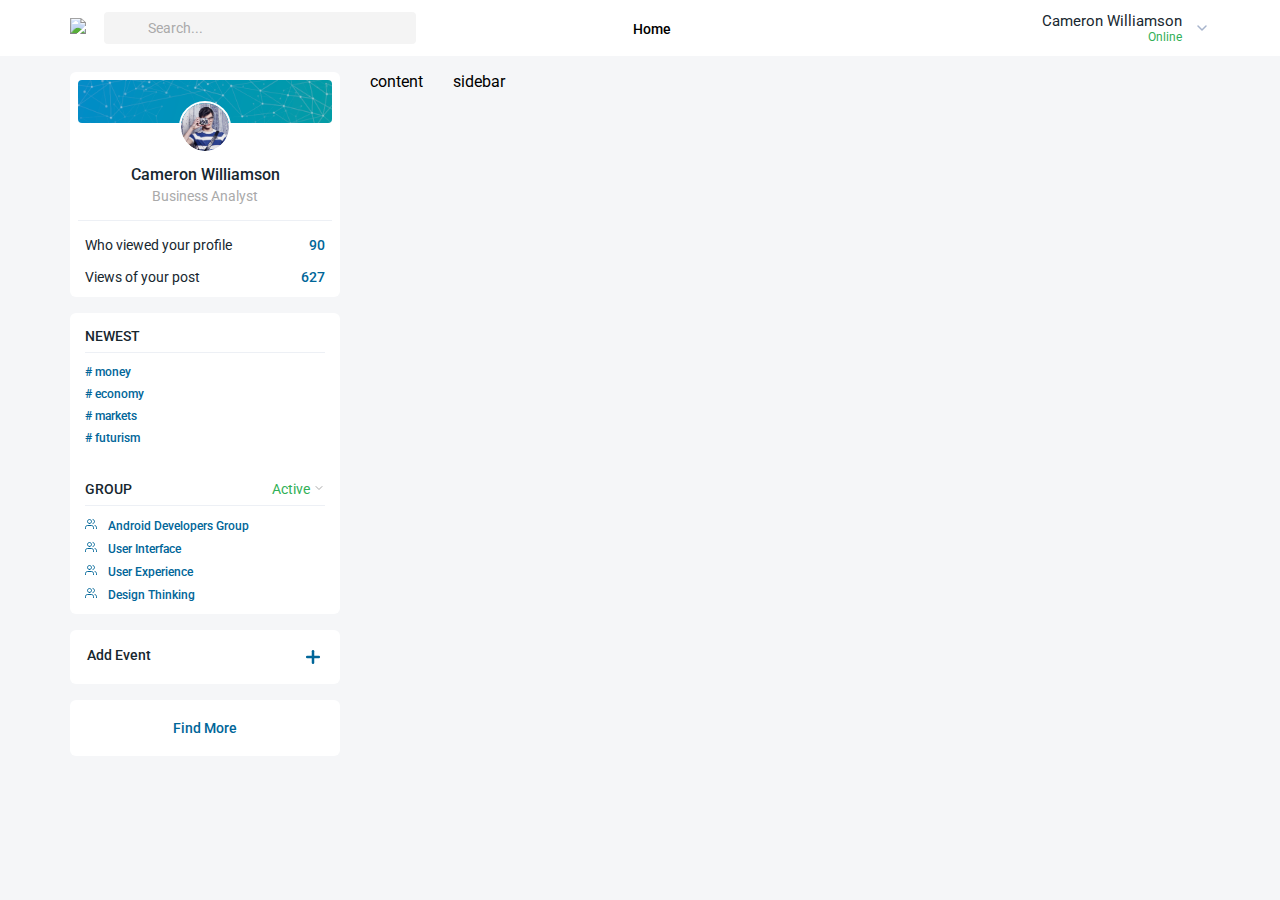
==== linkedin/index.html @ 82cbb6e9 "linkedin design upload" ====
<!DOCTYPE html>
<html lang="en">
<head>
    <meta charset="UTF-8">
    <script src="https://kit.fontawesome.com/701f1c8a3d.js" crossorigin="anonymous"></script>
    <meta name="viewport" content="width=device-width, initial-scale=1.0">
    <link rel="stylesheet" href="./style.css">
    <title>Document</title>
</head>
<body>

    <nav>
        <div class="frame">
            <a href="/"><img src="./assets/linkedin-header.svg"></a>
            <div class="search">
                <i class="fa-solid fa-magnifying-glass" style="color: #212936;"></i>
                <input type="text" placeholder="Search...">
            </div>
            <div class="menu">
                <ul>
                    <li>
                        <i class="fa-solid fa-house fa-xl" style="color: #000000;"></i>
                        <span style="color: #000000; font-size: 14px; font-weight: 500; margin-left: 5px;">Home</span>
                    </li>
                    <li>
                        <i class="fa-regular fa-user fa-lg" style="color: #000000;"></i>
                    </li>
                    <li>
                        <i class="fa-solid fa-briefcase fa-lg" style="color: #000000;"></i>
                    </li>
                    <li>
                        <i class="fa-regular fa-message fa-lg" style="color: #000000;"></i>
                    </li>
                    <li>
                        <i class="fa-regular fa-bell fa-lg" style="color: #000000;"></i>
                    </li>
                    <li>
                        <i class="fa-solid fa-table-cells fa-lg" style="color: #000000;"></i>
                    </li>
                </ul>
            </div>
            <div class="user">
                <span class="user-info">
                    <h3>Cameron Williamson</h2>
                    <p>Online</p>
                </span>
                <img src="./assets/profilepicture.svg"alt="">
                <img src="./assets/arrow.svg" style="margin-left: 6px;" alt="">
            </div>
        </div>
    </nav>

    <main>
        <div class="container">
            <div class="sidebar">
                <div class="profile-widget">
                    <div class="user">
                        <img class="cover" src="./assets/profilewidget.svg" alt="">
                        <div class="avatar"> 
                            <img src="./assets/profilepicture2.svg" alt=""> 
                        </div>
                        <h3>Cameron Williamson</h3>
                        <p>Business Analyst</p> 
                    </div>
                    <ul class="views">
                        <li class="view-stats">
                            Who viewed your profile
                            <span class="value">90</span>
                        </li>
                        <li class="view-stats">
                            Views of your post
                            <span class="value">627</span>
                        </li>
                    </ul>
                </div>
                <div class="trends-widget">
                    <div class="trend-container">
                        <h2 class="newest">
                            <span>NEWEST</span>
                            <ul>
                                <li># money</li>
                                <li># economy</li>
                                <li># markets</li>
                                <li># futurism</li>
                            </ul>
                        </h2>
                        <div class="group">
                            <h2  class="group-title">
                                GROUP
                                <div class="dropdown">
                                    <a href="#">
                                        Active <img src="./assets/arrow-down.svg" alt="">
                                    </a>
                                </div>
                            </h2>
                            <ul>
                                <li>
                                    <img src="./assets/user-vector.svg" alt="">
                                    Android Developers Group
                                </li>
                                <li>
                                    <img src="./assets/user-vector.svg" alt="">
                                    User Interface 
                                </li>
                                <li>
                                    <img src="./assets/user-vector.svg" alt="">
                                    User Experience
                                </li>
                                <li>
                                    <img src="./assets/user-vector.svg" alt="">
                                    Design Thinking
                                </li>
                            </ul>
                        </div>
                    </div>
                </div>
                <div class="add-event-widget">
                    <h2>
                        <span>Add Event</span>
                        <img src="./assets/plus-1.svg" alt="">
                    </h2>
                </div>
                <div class="find-more-widget">
                    <h2>Find More</h2>
                </div>
            </div>
            <div class="content">
                content
            </div>
            <div class="sidebar">
                sidebar
            </div>
        </div>
    </main>



</body>
</html>
---- linkedin/style.css ----
@import url("https://fonts.googleapis.com/css2?family=Roboto:wght@100;300;400;500;700;900&display=swap");
* {
  margin: 0;
  padding: 0;
  box-sizing: border-box;
  list-style: none;
  text-decoration: none;
  color: inherit;
  font-family: "Roboto", sans-serif;
}

html, body {
  height: 100%;
  background: #F5F6F8;
}

nav {
  background: #fff;
}

.frame {
  width: 1140px;
  margin: 0 auto;
  display: flex;
  align-items: center;
  padding: 12px 0;
}
.frame .search {
  position: relative;
  margin-left: 18px;
}
.frame .search i {
  position: absolute;
  top: 0;
  left: 0;
  height: 32px;
  width: 44px;
  display: flex;
  align-items: center;
  justify-content: center;
}
.frame .search input {
  height: 32px;
  width: 312px;
  background: rgba(222, 222, 222, 0.32);
  border-radius: 4px;
  border: none;
  font-size: 14px;
  padding: 0 15px 0 44px;
}
.frame .search input::-moz-placeholder {
  color: #AAAAAA;
}
.frame .search input::placeholder {
  color: #AAAAAA;
}
.frame .menu {
  margin: 0 auto;
}
.frame .menu ul {
  display: flex;
}
.frame .menu ul li {
  margin: 0 16px;
}
.frame .user {
  display: flex;
  align-items: center;
}
.frame .user .user-info {
  display: flex;
  flex-direction: column;
  text-align: right;
  margin-right: 6px;
}
.frame .user .user-info h3 {
  color: #17272F;
  font-size: 15px;
  font-weight: 400;
}
.frame .user .user-info p {
  color: #31B057;
  font-size: 12px;
  font-weight: 400;
}

main {
  margin-top: 16px;
}
main .container {
  width: 1140px;
  margin: auto;
  display: flex;
}
main .container .content {
  margin: 0 30px;
}
main .container .sidebar {
  width: 270px;
  min-width: 270px;
}
main .container .sidebar .profile-widget {
  margin-bottom: 16px;
  height: 225px;
  border-radius: 6px;
  background: #fff;
  text-align: center;
}
main .container .sidebar .profile-widget .user {
  margin-bottom: 16px;
  padding-bottom: 16px;
  border-bottom: solid 1px #EDF0F5;
  display: inline-block;
}
main .container .sidebar .profile-widget .user .cover {
  margin-top: 8px;
}
main .container .sidebar .profile-widget .user .avatar {
  text-align: center;
}
main .container .sidebar .profile-widget .user .avatar img {
  width: 52px;
  height: 52px;
  margin-top: -26px;
  border: 2px solid #fff;
  border-radius: 50%;
}
main .container .sidebar .profile-widget .user h3 {
  color: #17272F;
  font-size: 16px;
  font-weight: 500;
  margin-top: 8px;
  margin-bottom: 4px;
}
main .container .sidebar .profile-widget .user p {
  color: #AAA;
  font-size: 14px;
  font-weight: 400;
}
main .container .sidebar .profile-widget .views .view-stats {
  display: flex;
  justify-content: space-between;
  margin: 0 15px;
  color: #17272F;
  font-size: 14px;
  font-weight: 400;
}
main .container .sidebar .profile-widget .views .view-stats:not(:last-child) {
  margin-bottom: 16px;
}
main .container .sidebar .profile-widget .views .view-stats span {
  color: #069;
  font-size: 14px;
  font-weight: 500;
}
main .container .sidebar .trends-widget {
  height: 301px;
  background: #fff;
  border-radius: 6px;
  margin-bottom: 16px;
}
main .container .sidebar .trends-widget .trend-container {
  padding: 15px;
}
main .container .sidebar .trends-widget .trend-container h2 {
  color: #17272F;
  font-size: 14px;
  font-weight: 500;
}
main .container .sidebar .trends-widget .trend-container ul li {
  color: #069;
  font-size: 12px;
  font-weight: 500;
  margin-bottom: 8px;
}
main .container .sidebar .trends-widget .trend-container ul li img {
  margin-right: 8px;
}
main .container .sidebar .trends-widget .newest {
  margin-bottom: 36px;
}
main .container .sidebar .trends-widget .newest span {
  border-bottom: 1px solid #EDF0F5;
  display: block;
  padding-bottom: 8px;
  margin-bottom: 12px;
}
main .container .sidebar .trends-widget .group .group-title {
  display: flex;
  justify-content: space-between;
  border-bottom: 1px solid #EDF0F5;
  padding-bottom: 8px;
  margin-bottom: 12px;
}
main .container .sidebar .trends-widget .group .group-title .dropdown a {
  color: #31B057;
  font-size: 14px;
  font-weight: 400;
}
main .container .sidebar .add-event-widget {
  width: 270px;
  background: #fff;
  border-radius: 6px;
  margin-bottom: 16px;
}
main .container .sidebar .add-event-widget h2 {
  color: #17272F;
  font-size: 14px;
  font-weight: 500;
  padding: 17px;
  display: flex;
  justify-content: space-between;
}
main .container .sidebar .find-more-widget {
  background: #fff;
  border-radius: 6px;
  display: flex;
  justify-content: center;
  align-items: center;
  width: 270px;
}
main .container .sidebar .find-more-widget h2 {
  color: #069;
  font-size: 14px;
  font-weight: 500;
  padding: 20px 0;
}/*# sourceMappingURL=style.css.map */
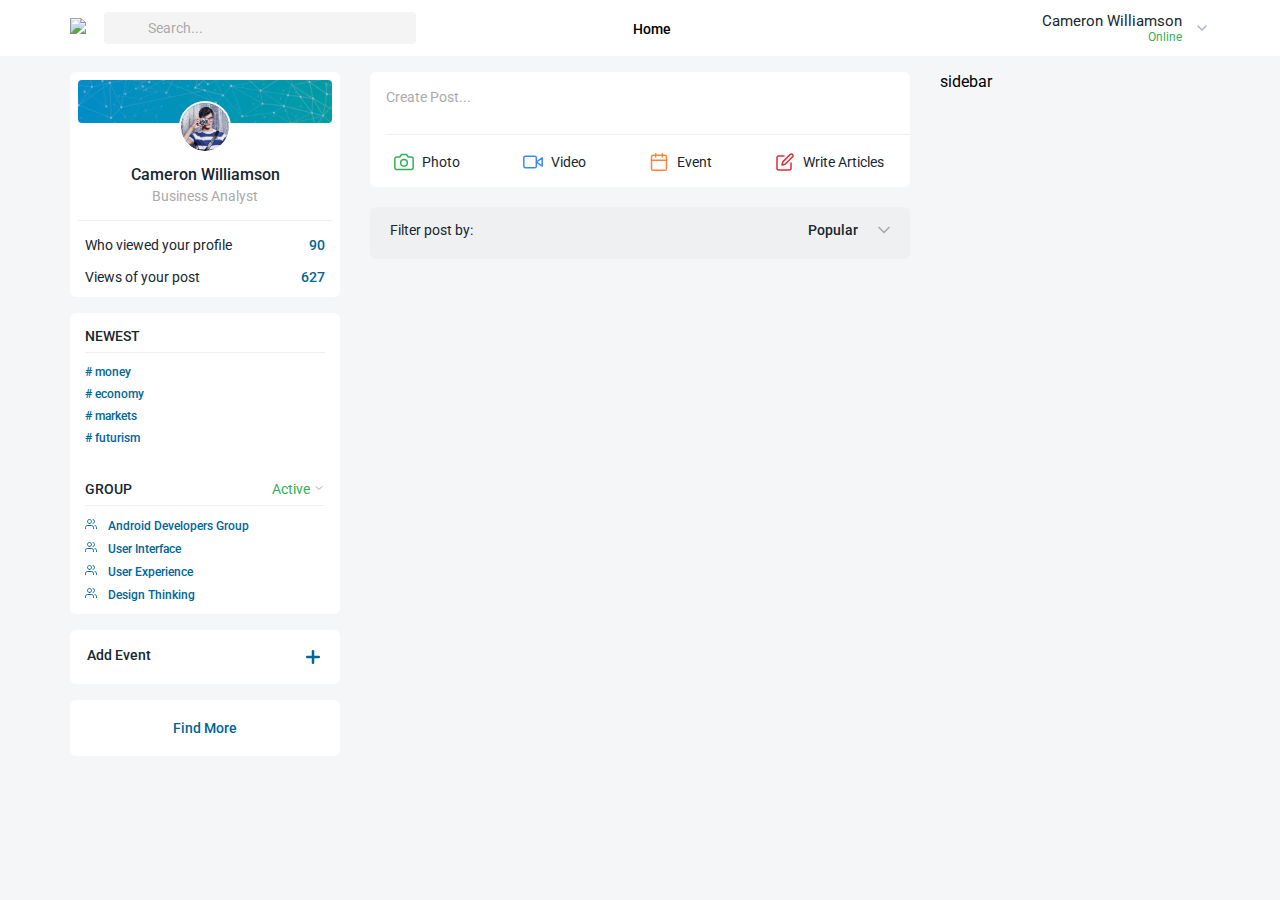
==== commit 6f9db8de: "linkedin design upload" ====
--- a/linkedin/index.html
+++ b/linkedin/index.html
@@ -125,7 +125,41 @@
                 </div>
             </div>
             <div class="content">
-                content
+                <div class="create-post-box">
+                    <div class="create-placeholder">
+                        <span>Create Post...</span>
+                    </div>
+                    <ul>
+                        <li>
+                            <img src="./assets/photo.svg" alt="">
+                            <span>Photo</span>
+                        </li>
+                        <li>
+                            <img src="./assets/video.svg" alt="">
+                            <span>Video</span>
+                        </li>
+                        <li>
+                            <img src="./assets/event.svg" alt="">
+                            <span>Event</span>
+                        </li>
+                        <li>
+                            <img src="./assets/articles.svg" alt="">
+                            <span>Write Articles</span>
+                        </li>
+                    </ul>
+                </div>
+                <div class="filter-post">
+                    <div class="filter-container">
+                        <h5>Filter post by:</h5>
+                        <a href="">
+                            <span>Popular</span>
+                            <img src="./assets/arrow-down.svg" alt="">
+                        </a>
+                    </div>
+                </div>
+                <div class="post">
+                     
+                </div>
             </div>
             <div class="sidebar">
                 sidebar
--- a/linkedin/style.css
+++ b/linkedin/style.css
@@ -224,4 +224,74 @@
   font-size: 14px;
   font-weight: 500;
   padding: 20px 0;
+}
+main .container .content .create-post-box {
+  width: 540px;
+  border-radius: 6px;
+  background: #FFF;
+  margin-bottom: 20px;
+}
+main .container .content .create-post-box .create-placeholder {
+  padding-left: 16px;
+}
+main .container .content .create-post-box .create-placeholder span {
+  border-bottom: 1px solid #EDF0F5;
+  padding-top: 17px;
+  margin-bottom: 17px;
+  padding-bottom: 29px;
+  color: #AAA;
+  font-size: 14px;
+  font-weight: 400;
+  display: block;
+}
+main .container .content .create-post-box ul {
+  display: flex;
+  padding-left: 24px;
+  padding-bottom: 15px;
+}
+main .container .content .create-post-box ul li {
+  color: #17272F;
+  font-size: 14px;
+  font-weight: 400;
+  display: flex;
+  align-items: center;
+  margin-right: 63px;
+}
+main .container .content .create-post-box ul li img {
+  margin-right: 8px;
+}
+main .container .content .create-post-box ul li:last-child {
+  margin-right: -63px;
+}
+main .container .content .filter-post {
+  height: 52px;
+  background: rgba(222, 222, 222, 0.24);
+  border-radius: 6px;
+  margin-bottom: 14px;
+}
+main .container .content .filter-post .filter-container {
+  padding: 13px 0;
+  display: flex;
+  justify-content: space-between;
+  align-items: center;
+}
+main .container .content .filter-post .filter-container h5 {
+  padding-left: 20px;
+  color: #17272F;
+  font-size: 14px;
+  font-weight: 400;
+}
+main .container .content .filter-post .filter-container a {
+  display: flex;
+  align-items: center;
+  color: #17272F;
+  font-size: 14px;
+  font-weight: 500;
+}
+main .container .content .filter-post .filter-container a img {
+  width: 20px;
+  height: 20px;
+  margin-left: 16px;
+  margin-right: 16px;
+  color: #AAAAAA;
 }/*# sourceMappingURL=style.css.map */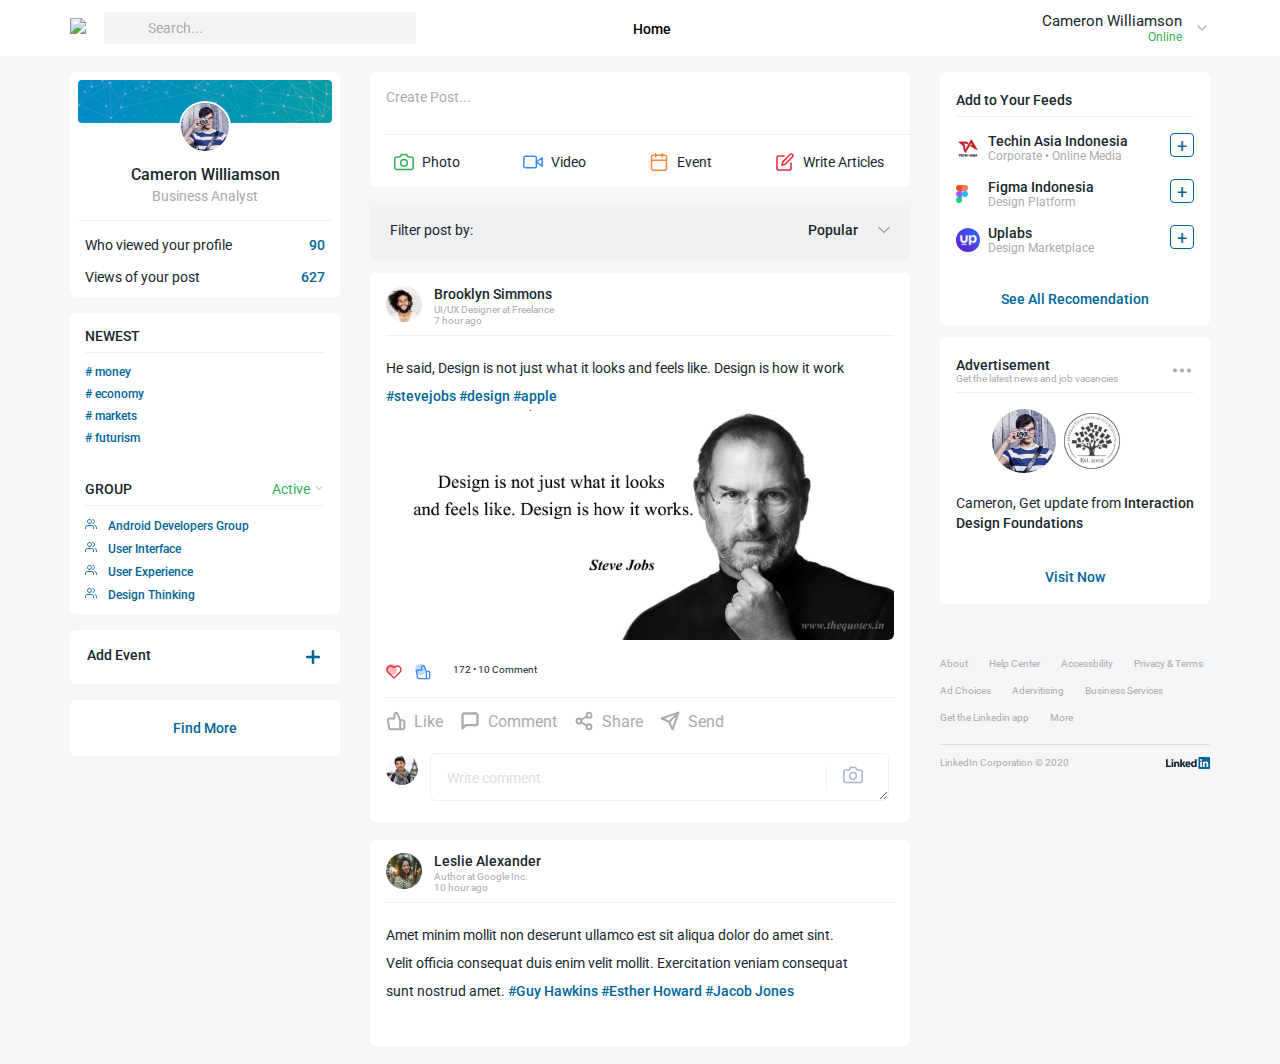
==== commit 025098e4: "linkedin-design complete" ====
--- a/linkedin/index.html
+++ b/linkedin/index.html
@@ -158,11 +158,166 @@
                     </div>
                 </div>
                 <div class="post">
-                     
+                    <div class="post-container">
+                        <div class="post-info">
+                            <div class="author">
+                                <img src="./assets/0864920f73a1963a9015537cae3da88e.png" alt="">
+                                <div class="author-info">
+                                    <h4>Brooklyn Simmons</h4>
+                                    <h5>UI/UX Designer at Freelance</h5>
+                                    <h5>7 hour ago</h5>
+                                </div>
+                            </div>
+                            <img src="/assets/threedots.svg" alt="">
+                        </div>
+                        <div class="post-content">
+                            <h4>
+                                He said, Design is not just what it looks and feels like. Design is how it work<br>
+                                <span>#stevejobs #design #apple</span>
+                            </h4>
+                            <img src="./assets/e6a886915c5cabe96e679156fa2eeb2a.jpeg" alt="">
+                        </div>
+                        <div class="post-interact">
+                            <div class="interact-info">
+                                <div class="interact-container">
+                                    <img src="./assets/heart.svg" alt="">
+                                    <img src="./assets/like.svg" alt="">
+                                </div>
+                                <h6>
+                                    172 • 10 Comment
+                                </h6>
+                            </div>
+                            <ul>
+                                <li>
+                                    <img src="./assets/like2.svg" alt="">
+                                    <span>Like</span>
+                                </li>
+                                <li>
+                                    <img src="./assets/comment.svg" alt="">
+                                    <span>Comment</span>
+                                </li>
+                                <li>
+                                    <img src="./assets/share.svg" alt="">
+                                    <span>Share</span>
+                                </li>
+                                <li>
+                                    <img src="./assets/send.svg" alt="">
+                                    <span>Send</span>
+                                </li>
+                            </ul>
+                        </div>
+                        <div class="post-comment">
+                            <img style="border-radius: 32px;" src="./assets/ea803d64cf555b58f3ecfc269d8dd873.png" alt="">
+                            <div class="text-area">
+                                <textarea name="" placeholder="Write comment" id="" cols="30" rows="10"></textarea>
+                                <a href="">
+                                    <img src="./assets/camera-2.svg" alt="">
+                                </a>
+                            </div>
+                        </div>
+                    </div>
+                </div>
+                <div class="post">
+                    <div class="post-container">
+                        <div class="post-info">
+                            <div class="author">
+                                <img src="./assets/591d3ed13bff1e0b58fe824ee0565a0f.png" alt="">
+                                <div class="author-info">
+                                    <h4>Leslie Alexander</h4>
+                                    <h5>Author at Google Inc.</h5>
+                                    <h5>10 hour ago</h5>
+                                </div>
+                            </div>
+                            <img src="/assets/threedots.svg" alt="">
+                        </div>
+                        <div class="post-content">
+                            <h4>
+                                Amet minim mollit non deserunt ullamco est sit aliqua dolor do amet sint.<br> 
+                                Velit officia consequat duis enim velit mollit. Exercitation veniam consequat<br>
+                                sunt nostrud amet.
+                                <span>#Guy Hawkins #Esther Howard #Jacob Jones</span>
+                            </h4>
+                        </div>
+                    </div>
                 </div>
             </div>
             <div class="sidebar">
-                sidebar
+                <div class="recommend-widget">
+                    <div class="recommend-container">
+                        <p>Add to Your Feeds</p>
+                        <ul>
+                            <li>
+                                <div class="feed-page">
+                                    <img style="width: 24px; height: 24px;" src="./assets/techin.svg">
+                                    <div class="page-detail">
+                                        <h5>Techin Asia Indonesia</h5>
+                                        <h6>Corporate • Online Media</h6>
+                                    </div>
+                                </div>
+                                <div class="plus">+</div>
+                            </li>
+                            <li>
+                                <div class="feed-page">
+                                    <img style="width: 12px; height: 18px; margin-right: 20px;" src="./assets/figma.svg">
+                                    <div class="page-detail">
+                                        <h5>Figma Indonesia</h5>
+                                        <h6>Design Platform</h6>
+                                    </div>
+                                </div>
+                                <div class="plus">+</div>
+                            </li>
+                            <li>
+                                <div class="feed-page">
+                                    <img style="width: 24px; height: 24px; margin-right: 8px;" src="./assets/uplabs.svg">
+                                    <div class="page-detail">
+                                        <h5>Uplabs</h5>
+                                        <h6>Design Marketplace</h6>
+                                    </div>
+                                </div>
+                                <div class="plus">+</div>
+                            </li>
+                        </ul>
+                        <h3>See All Recomendation</h3>
+                    </div>
+                </div>
+                <div class="ad-widget">
+                    <div class="ad-container">
+                        <div class="ad-header">
+                            <div class="header-text">
+                                <h4>Advertisement</h4>
+                                <h5>Get the latest news and job vacancies</h5>
+                            </div>
+                            <img src="./assets/threedots.svg" alt="">
+                        </div>
+                        <div class="ad-content">
+                            <div class="ad-imgs">
+                                <img style="width: 64px;" src="./assets/profile-picture.svg" alt="">
+                                <img style="width: 64px;" src="./assets/advertisement.svg" alt="">
+                            </div>
+                            <h3>Cameron, Get update from <span>Interaction 
+                                Design Foundations</span>
+                            </h3>
+                        </div>
+                        <h3 style="text-align: center;">Visit Now</h3>
+                    </div>
+                </div>
+                <div class="sitemap">
+                    <nav style="background: inherit;">
+                        <a>About</a>
+                        <a>Help Center</a>
+                        <a>Accessbility</a>
+                        <a style="margin-right: -21px;">Privacy & Terms</a>
+                        <a>Ad Choices</a>
+                        <a>Adervitising</a>
+                        <a>Business Services</a>
+                        <a style="margin-bottom: -16px;">Get the Linkedin app</a>
+                        <a style="margin-bottom: -16px;" >More</a>
+                    </nav>
+                    <div class="copyright">
+                        <h6>LinkedIn Corporation © 2020</h6>
+                        <img src="./assets/linkedin.svg" alt="">
+                    </div>
+                </div>
             </div>
         </div>
     </main>
--- a/linkedin/style.css
+++ b/linkedin/style.css
@@ -294,4 +294,289 @@
   margin-left: 16px;
   margin-right: 16px;
   color: #AAAAAA;
+}
+main .container .content .post {
+  border-radius: 6px;
+  background: #FFF;
+  margin-bottom: 18px;
+}
+main .container .content .post .post-container {
+  padding: 13px 16px 21px 16px;
+}
+main .container .content .post .post-container .post-info {
+  display: flex;
+  justify-content: space-between;
+  align-items: center;
+  border-bottom: 1px solid #EDF0F5;
+  padding-bottom: 9px;
+  margin-bottom: 18px;
+}
+main .container .content .post .post-container .post-info .author {
+  display: flex;
+}
+main .container .content .post .post-container .post-info .author img {
+  width: 36px;
+  height: 36px;
+  border-radius: 18px;
+  margin-right: 12px;
+}
+main .container .content .post .post-container .post-info .author .author-info h4 {
+  color: #17272F;
+  font-size: 14px;
+  font-weight: 500;
+  margin-bottom: 2px;
+}
+main .container .content .post .post-container .post-info .author .author-info h5 {
+  color: #AAA;
+  font-size: 10px;
+  font-weight: 400;
+}
+main .container .content .post .post-container .post-content {
+  margin-bottom: 20px;
+}
+main .container .content .post .post-container .post-content h4 {
+  color: #17272F;
+  font-size: 14px;
+  font-weight: 400;
+  line-height: 28px;
+}
+main .container .content .post .post-container .post-content h4 span {
+  color: #069;
+  font-size: 14px;
+  font-weight: 500;
+}
+main .container .content .post .post-container .post-content img {
+  width: 508px;
+  height: 230px;
+  border-radius: 6px;
+}
+main .container .content .post .post-container .post-interact {
+  margin-bottom: 22px;
+}
+main .container .content .post .post-container .post-interact .interact-info {
+  border-bottom: 1px solid #EDF0F5;
+  padding-bottom: 13px;
+  margin-bottom: 13px;
+  display: flex;
+}
+main .container .content .post .post-container .post-interact .interact-info .interact-container {
+  margin-right: 22px;
+}
+main .container .content .post .post-container .post-interact .interact-info .interact-container img:first-child {
+  margin-right: 9px;
+}
+main .container .content .post .post-container .post-interact .interact-info h6 {
+  color: #17272F;
+  font-size: 10px;
+  font-weight: 400;
+}
+main .container .content .post .post-container .post-interact ul {
+  display: flex;
+}
+main .container .content .post .post-container .post-interact ul li {
+  display: flex;
+  align-items: center;
+  margin-right: 17px;
+}
+main .container .content .post .post-container .post-interact ul li span {
+  color: #AAA;
+  font-size: 16px;
+  font-weight: 400;
+}
+main .container .content .post .post-container .post-interact ul li img {
+  margin-right: 8px;
+}
+main .container .content .post .post-container .post-comment {
+  display: flex;
+}
+main .container .content .post .post-container .post-comment img {
+  width: 32px;
+  height: 32px;
+  border-radius: 0px;
+  margin-right: 12px;
+}
+main .container .content .post .post-container .post-comment .text-area {
+  display: flex;
+  position: relative;
+  align-items: center;
+}
+main .container .content .post .post-container .post-comment .text-area a {
+  position: absolute;
+  border-left: 1px solid #EDF0F5;
+  right: 14px;
+  padding-left: 16px;
+}
+main .container .content .post .post-container .post-comment .text-area img {
+  width: 20px;
+  height: 20px;
+}
+main .container .content .post .post-container .post-comment .text-area textarea {
+  overflow: hidden;
+  width: 459px;
+  height: 48px;
+  border-radius: 6px;
+  border: 1px solid #EDF0F5;
+}
+main .container .content .post .post-container .post-comment .text-area textarea::-moz-placeholder {
+  padding: 16px 16px 16px;
+  color: #DEDEDE;
+  font-size: 14px;
+  font-weight: 400;
+}
+main .container .content .post .post-container .post-comment .text-area textarea::placeholder {
+  padding: 16px 16px 16px;
+  color: #DEDEDE;
+  font-size: 14px;
+  font-weight: 400;
+}
+main .container .sidebar:last-child {
+  width: 270px;
+  border-radius: 6px;
+}
+main .container .sidebar:last-child .recommend-widget {
+  border-radius: 6px;
+  background: #FFF;
+  margin-bottom: 12px;
+}
+main .container .sidebar:last-child .recommend-widget .recommend-container {
+  padding-top: 20px;
+  padding-left: 16px;
+  padding-right: 16px;
+}
+main .container .sidebar:last-child .recommend-widget .recommend-container p {
+  color: #17272F;
+  font-size: 14px;
+  font-weight: 500;
+  border-bottom: 1px solid #EDF0F5;
+  padding-bottom: 8px;
+  margin-bottom: 16px;
+}
+main .container .sidebar:last-child .recommend-widget .recommend-container ul {
+  margin-bottom: -16px;
+  margin-bottom: 36px;
+}
+main .container .sidebar:last-child .recommend-widget .recommend-container ul li {
+  display: flex;
+  justify-content: space-between;
+  margin-bottom: 16px;
+}
+main .container .sidebar:last-child .recommend-widget .recommend-container ul li .plus {
+  width: 24px;
+  height: 24px;
+  border-radius: 4px;
+  border: 1px solid #069;
+  display: flex;
+  align-items: center;
+  justify-content: center;
+  font-size: 18px;
+  color: #069;
+  transition: 300ms all;
+}
+main .container .sidebar:last-child .recommend-widget .recommend-container ul li .plus:hover {
+  background: #069;
+  color: white;
+}
+main .container .sidebar:last-child .recommend-widget .recommend-container ul li .feed-page {
+  display: flex;
+  align-items: center;
+}
+main .container .sidebar:last-child .recommend-widget .recommend-container ul li .feed-page img {
+  margin-right: 8px;
+}
+main .container .sidebar:last-child .recommend-widget .recommend-container ul li .feed-page .page-detail h5 {
+  color: #17272F;
+  font-size: 14px;
+  font-weight: 500;
+}
+main .container .sidebar:last-child .recommend-widget .recommend-container ul li .feed-page .page-detail h6 {
+  color: #AAA;
+  font-size: 12px;
+  font-weight: 400;
+}
+main .container .sidebar:last-child .recommend-widget .recommend-container h3 {
+  color: #069;
+  font-size: 14px;
+  font-weight: 500;
+  text-align: center;
+  padding-bottom: 18px;
+}
+main .container .sidebar:last-child .ad-widget {
+  border-radius: 6px;
+  background: #FFF;
+  margin-bottom: 54px;
+}
+main .container .sidebar:last-child .ad-widget .ad-container {
+  padding-top: 20px;
+  padding-left: 16px;
+  padding-right: 16px;
+}
+main .container .sidebar:last-child .ad-widget .ad-container .ad-header {
+  display: flex;
+  justify-content: space-between;
+  border-bottom: 1px solid #EDF0F5;
+  padding-bottom: 8px;
+  margin-bottom: 16px;
+}
+main .container .sidebar:last-child .ad-widget .ad-container .ad-header .header-text h4 {
+  color: #17272F;
+  font-size: 14px;
+  font-weight: 500;
+}
+main .container .sidebar:last-child .ad-widget .ad-container .ad-header .header-text h5 {
+  color: #AAA;
+  font-size: 10px;
+  font-weight: 400;
+}
+main .container .sidebar:last-child .ad-widget .ad-container .ad-content {
+  margin-bottom: 36px;
+}
+main .container .sidebar:last-child .ad-widget .ad-container .ad-content .ad-imgs {
+  padding-left: 36px;
+  padding-right: 36px;
+  margin-bottom: 16px;
+}
+main .container .sidebar:last-child .ad-widget .ad-container .ad-content h3 {
+  color: #17272F;
+  font-size: 14px;
+  font-weight: 400;
+  margin-bottom: -19px;
+}
+main .container .sidebar:last-child .ad-widget .ad-container .ad-content h3 span {
+  color: #17272F;
+  font-size: 14px;
+  font-weight: 500;
+  line-height: 20px;
+}
+main .container .sidebar:last-child .ad-widget .ad-container h3 {
+  color: #069;
+  font-size: 14px;
+  font-weight: 500;
+  padding-bottom: 19px;
+}
+main .container .sidebar:last-child .sitemap {
+  border-radius: 6px;
+  width: 270px;
+}
+main .container .sidebar:last-child .sitemap nav {
+  display: flex;
+  flex-wrap: wrap;
+  border-bottom: 1px solid #DEDEDE;
+  padding-bottom: 32px;
+  margin-bottom: 12px;
+}
+main .container .sidebar:last-child .sitemap nav a {
+  color: #AAA;
+  font-size: 10px;
+  font-weight: 400;
+  margin-right: 21px;
+  margin-bottom: 16px;
+}
+main .container .sidebar:last-child .sitemap .copyright {
+  display: flex;
+  justify-content: space-between;
+}
+main .container .sidebar:last-child .sitemap .copyright h6 {
+  color: #AAA;
+  font-size: 10px;
+  font-weight: 400;
 }/*# sourceMappingURL=style.css.map */